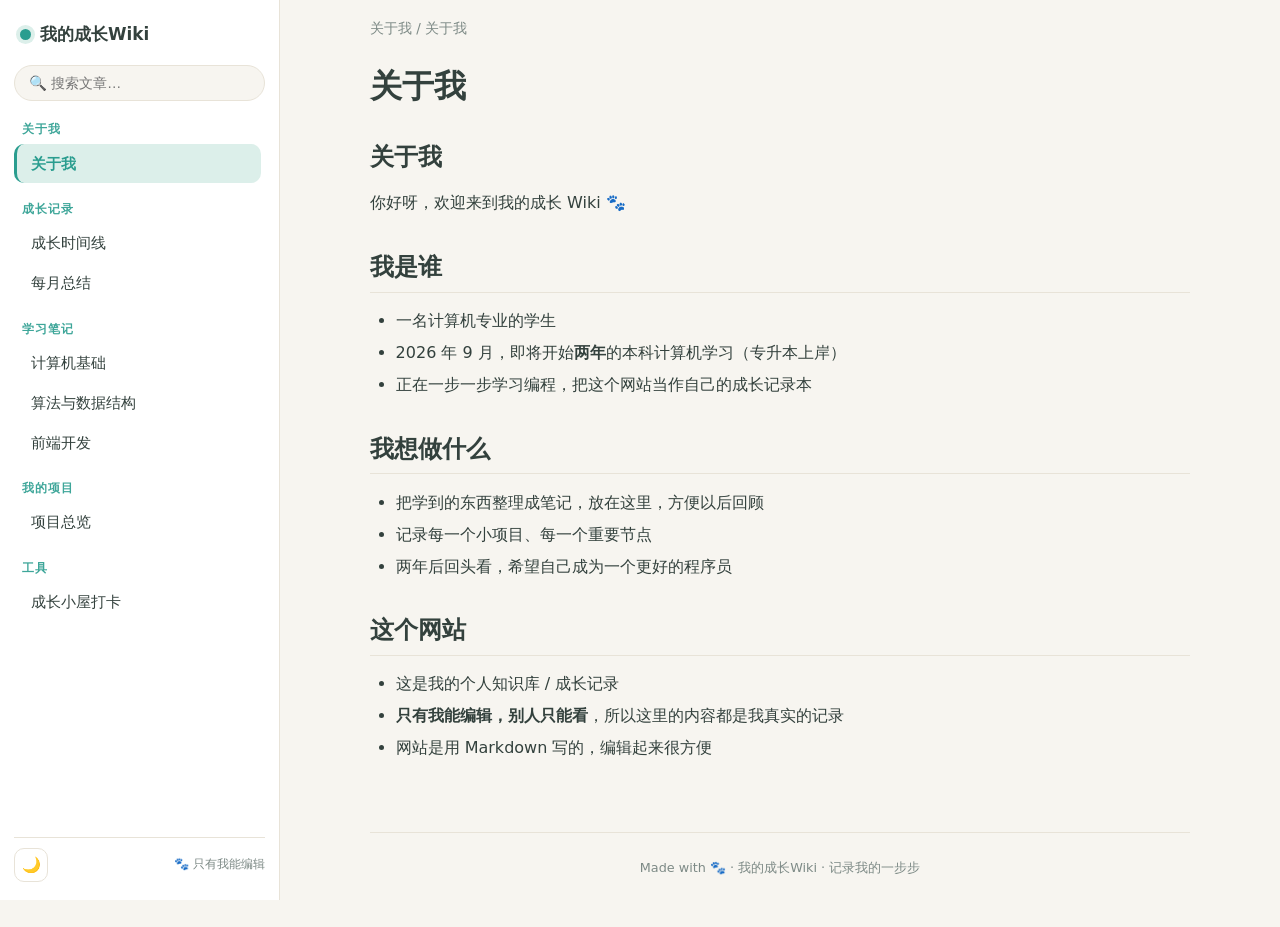
==== index.html @ 598cd0cb "Add files via upload" ====
<!DOCTYPE html>
<html lang="zh-CN" data-theme="light">
<head>
<meta charset="UTF-8">
<meta name="viewport" content="width=device-width, initial-scale=1.0">
<title>我的成长Wiki</title>
<link rel="stylesheet" href="css/style.css">
</head>
<body>
<div class="layout">
  <aside class="sidebar" id="sidebar">
    <div class="brand"><span class="logo-dot"></span><span>我的成长Wiki</span></div>
    <div class="search-box"><input type="text" id="searchInput" placeholder="🔍 搜索文章…"></div>
    <nav class="nav-tree" id="navTree"></nav>
    <div class="sidebar-foot">
      <button class="icon-btn" id="themeBtn" title="切换深色/浅色">🌙</button>
      <span>🐾 只有我能编辑</span>
    </div>
  </aside>
  <div class="mask" id="mask"></div>
  <main class="content">
    <header class="topbar">
      <button class="hamburger" id="hamburger" title="打开目录">☰</button>
      <span class="crumb" id="crumb"></span>
    </header>
    <article class="article" id="article">
      <h1 id="articleTitle"></h1>
      <div id="articleBody" class="markdown-body"></div>
    </article>
    <div class="empty" id="empty" style="display:none">
      <p>还没有文章，先从左侧选一个分类看看吧～</p>
    </div>
    <footer class="content-foot">Made with 🐾 · 我的成长Wiki · 记录我的一步步</footer>
  </main>
</div>
<script src="js/marked.min.js"></script>
<script src="js/app.js"></script>
</body>
</html>
---- css/style.css ----
:root{
  --bg:#f7f5f0; --panel:#ffffff; --ink:#33413d; --muted:#7d8a86;
  --accent:#2a9d8f; --accent-soft:#dcefea; --line:#e8e3d8;
  --code-bg:#f1efe9; --shadow:0 6px 24px rgba(50,72,66,.08); --radius:14px;
}
html[data-theme="dark"]{
  --bg:#1c2422; --panel:#26302d; --ink:#e7eeeb; --muted:#9db0aa;
  --accent:#4ecdc4; --accent-soft:#2c4a45; --line:#394743;
  --code-bg:#202826; --shadow:0 6px 24px rgba(0,0,0,.35);
}
*{box-sizing:border-box;margin:0;padding:0}
html,body{height:100%}
body{font-family:"PingFang SC","Microsoft YaHei","Noto Sans SC",system-ui,-apple-system,sans-serif;background:var(--bg);color:var(--ink);line-height:1.75;transition:background .3s,color .3s}
a{color:var(--accent)}
.layout{display:flex;min-height:100vh}
.sidebar{width:280px;flex-shrink:0;background:var(--panel);border-right:1px solid var(--line);display:flex;flex-direction:column;position:sticky;top:0;height:100vh;padding:18px 14px;gap:14px;z-index:30;transition:transform .25s}
.brand{display:flex;align-items:center;gap:9px;font-weight:800;font-size:1.05rem;padding:2px 6px}
.logo-dot{width:11px;height:11px;border-radius:50%;background:var(--accent);box-shadow:0 0 0 4px var(--accent-soft)}
.search-box input{width:100%;padding:9px 14px;border:1px solid var(--line);border-radius:999px;background:var(--bg);color:var(--ink);font-size:.9rem;outline:none;transition:border .2s}
.search-box input:focus{border-color:var(--accent)}
.nav-tree{flex:1;overflow-y:auto;padding-right:4px;scrollbar-width:thin}
.nav-cat{margin-bottom:12px}
.nav-cat-head{font-size:.72rem;font-weight:700;color:var(--accent);letter-spacing:.1em;padding:4px 8px;text-transform:uppercase;opacity:.9}
.nav-link{display:block;padding:7px 8px 7px 14px;border-radius:10px;color:var(--ink);text-decoration:none;font-size:.92rem;border-left:3px solid transparent;transition:background .15s,color .15s}
.nav-link:hover{background:var(--accent-soft);color:var(--accent)}
.nav-link.active{background:var(--accent-soft);color:var(--accent);font-weight:700;border-left-color:var(--accent)}
.nav-empty{color:var(--muted);font-size:.9rem;padding:12px}
.sidebar-foot{display:flex;align-items:center;justify-content:space-between;font-size:.76rem;color:var(--muted);border-top:1px solid var(--line);padding-top:10px}
.icon-btn{border:1px solid var(--line);background:var(--panel);color:var(--ink);width:34px;height:34px;border-radius:10px;cursor:pointer;font-size:.95rem;transition:transform .15s}
.icon-btn:hover{transform:translateY(-1px)}
.mask{display:none;position:fixed;inset:0;background:rgba(0,0,0,.35);z-index:25}
.mask.show{display:block}
.content{flex:1;min-width:0;padding:0 30px 40px;max-width:880px;margin:0 auto;width:100%}
.topbar{display:flex;align-items:center;gap:10px;height:58px;position:sticky;top:0;background:var(--bg);z-index:10}
.hamburger{display:none;border:none;background:none;font-size:1.4rem;cursor:pointer;color:var(--ink);line-height:1}
.crumb{color:var(--muted);font-size:.85rem;white-space:nowrap;overflow:hidden;text-overflow:ellipsis}
.article{padding:8px 0 30px;animation:fade .25s}
@keyframes fade{from{opacity:0;transform:translateY(6px)}to{opacity:1;transform:none}}
.article>h1{font-size:2rem;margin-bottom:20px;line-height:1.3}
.markdown-body h1,.markdown-body h2,.markdown-body h3,.markdown-body h4{line-height:1.4;margin:1.4em 0 .6em}
.markdown-body h2{border-bottom:1px solid var(--line);padding-bottom:.3em}
.markdown-body p{margin:.6em 0}
.markdown-body ul,.markdown-body ol{margin:.6em 0;padding-left:1.6em}
.markdown-body li{margin:.25em 0}
.markdown-body code{background:var(--code-bg);padding:2px 6px;border-radius:6px;font-family:Consolas,"Courier New",monospace;font-size:.88em}
.markdown-body pre{background:var(--code-bg);padding:14px 16px;border-radius:var(--radius);overflow-x:auto;margin:.9em 0;border:1px solid var(--line)}
.markdown-body pre code{background:none;padding:0}
.markdown-body blockquote{border-left:4px solid var(--accent);background:var(--accent-soft);padding:10px 16px;border-radius:0 var(--radius) var(--radius) 0;margin:.9em 0;color:var(--ink)}
.markdown-body table{border-collapse:collapse;margin:.9em 0;width:100%;font-size:.93rem}
.markdown-body th,.markdown-body td{border:1px solid var(--line);padding:8px 12px;text-align:left}
.markdown-body th{background:var(--accent-soft);color:var(--accent)}
.markdown-body img{max-width:100%;border-radius:10px}
.markdown-body hr{border:none;border-top:1px solid var(--line);margin:1.4em 0}
.markdown-body input[type=checkbox]{accent-color:var(--accent);margin-right:6px}
.markdown-body .task-list-item{list-style:none;margin-left:-1.2em}
.loading,.error{color:var(--muted);padding:20px 0}
.error{color:#c0564f}
.empty{text-align:center;color:var(--muted);padding:80px 0}
.content-foot{color:var(--muted);font-size:.8rem;text-align:center;padding:24px 0 8px;border-top:1px solid var(--line);margin-top:30px}
@media (max-width:760px){
  .sidebar{position:fixed;left:0;top:0;transform:translateX(-100%)}
  .sidebar.open{transform:none;box-shadow:var(--shadow)}
  .hamburger{display:block}
  .content{padding:0 16px 30px}
  .article>h1{font-size:1.6rem}
}
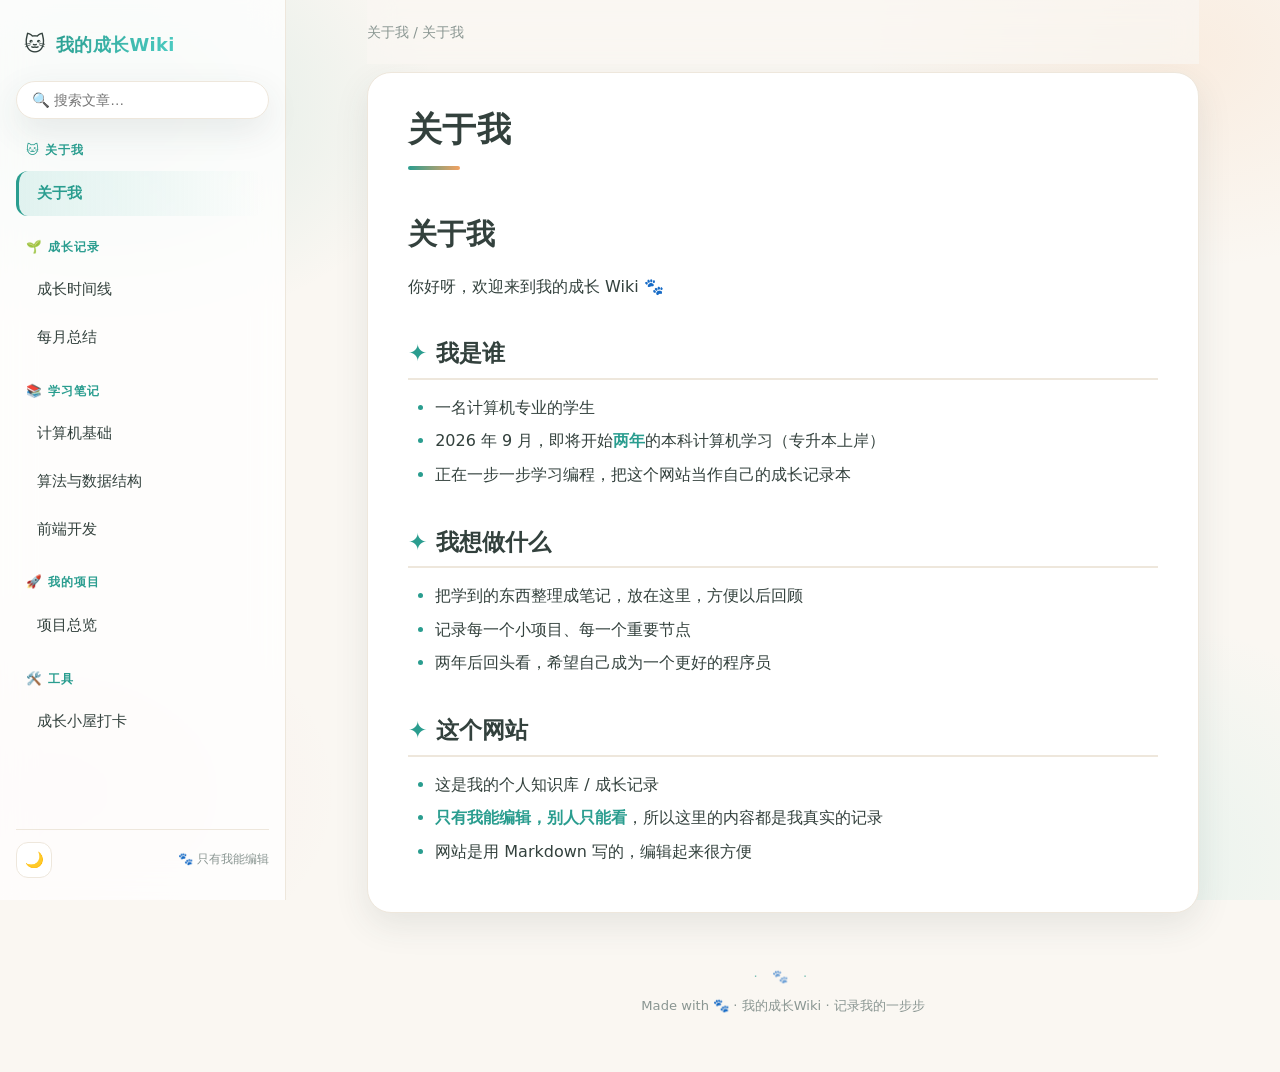
==== commit a3c2523c: "美化页面：精致主题（青绿配色/猫咪元素/渐变背景/新排版）+ 分类表情图标" ====
--- a/index.html
+++ b/index.html
@@ -9,7 +9,7 @@
 <body>
 <div class="layout">
   <aside class="sidebar" id="sidebar">
-    <div class="brand"><span class="logo-dot"></span><span>我的成长Wiki</span></div>
+    <div class="brand"><span class="paw">🐱</span><span class="name">我的成长Wiki</span></div>
     <div class="search-box"><input type="text" id="searchInput" placeholder="🔍 搜索文章…"></div>
     <nav class="nav-tree" id="navTree"></nav>
     <div class="sidebar-foot">
--- a/css/style.css
+++ b/css/style.css
@@ -1,66 +1,115 @@
+/* 🐾 成长Wiki — 精致版主题（lvy-neko 风格） */
 :root{
-  --bg:#f7f5f0; --panel:#ffffff; --ink:#33413d; --muted:#7d8a86;
-  --accent:#2a9d8f; --accent-soft:#dcefea; --line:#e8e3d8;
-  --code-bg:#f1efe9; --shadow:0 6px 24px rgba(50,72,66,.08); --radius:14px;
+  --bg:#faf7f2; --panel:#ffffff; --ink:#33413d; --muted:#8a9692;
+  --accent:#2a9d8f; --accent2:#4ecdc4; --warm:#f4a261; --pink:#e76f8e;
+  --accent-soft:#e0f2ef; --line:#eee7dc; --code-bg:#2d3741; --code-ink:#e8f0ef;
+  --shadow:0 12px 34px rgba(50,72,66,.10); --radius:18px; --radius-lg:24px;
 }
 html[data-theme="dark"]{
-  --bg:#1c2422; --panel:#26302d; --ink:#e7eeeb; --muted:#9db0aa;
-  --accent:#4ecdc4; --accent-soft:#2c4a45; --line:#394743;
-  --code-bg:#202826; --shadow:0 6px 24px rgba(0,0,0,.35);
+  --bg:#161d1b; --panel:#1f2826; --ink:#e6efec; --muted:#93a6a0;
+  --accent:#4ecdc4; --accent2:#35bfab; --warm:#f4a261; --pink:#e76f8e;
+  --accent-soft:#223a36; --line:#2e3b38; --code-bg:#101614; --code-ink:#dcebe7;
+  --shadow:0 12px 34px rgba(0,0,0,.40);
 }
 *{box-sizing:border-box;margin:0;padding:0}
 html,body{height:100%}
-body{font-family:"PingFang SC","Microsoft YaHei","Noto Sans SC",system-ui,-apple-system,sans-serif;background:var(--bg);color:var(--ink);line-height:1.75;transition:background .3s,color .3s}
-a{color:var(--accent)}
+body{
+  font-family:"PingFang SC","Microsoft YaHei","Noto Sans SC",system-ui,-apple-system,sans-serif;
+  background:var(--bg); color:var(--ink); line-height:1.8; transition:background .3s,color .3s;
+  background-image:
+    radial-gradient(560px 380px at 8% 12%, rgba(42,157,143,.14), transparent 60%),
+    radial-gradient(520px 360px at 92% 6%, rgba(244,162,97,.12), transparent 60%),
+    radial-gradient(640px 420px at 82% 96%, rgba(79,209,197,.12), transparent 62%),
+    radial-gradient(480px 340px at 4% 88%, rgba(231,111,142,.08), transparent 60%);
+  background-attachment:fixed;
+}
+a{color:var(--accent);text-decoration:none}
 .layout{display:flex;min-height:100vh}
-.sidebar{width:280px;flex-shrink:0;background:var(--panel);border-right:1px solid var(--line);display:flex;flex-direction:column;position:sticky;top:0;height:100vh;padding:18px 14px;gap:14px;z-index:30;transition:transform .25s}
-.brand{display:flex;align-items:center;gap:9px;font-weight:800;font-size:1.05rem;padding:2px 6px}
-.logo-dot{width:11px;height:11px;border-radius:50%;background:var(--accent);box-shadow:0 0 0 4px var(--accent-soft)}
-.search-box input{width:100%;padding:9px 14px;border:1px solid var(--line);border-radius:999px;background:var(--bg);color:var(--ink);font-size:.9rem;outline:none;transition:border .2s}
-.search-box input:focus{border-color:var(--accent)}
+/* ===== 侧边栏 ===== */
+.sidebar{
+  width:286px;flex-shrink:0;display:flex;flex-direction:column;gap:14px;
+  position:sticky;top:0;height:100vh;padding:22px 16px;z-index:30;
+  background:color-mix(in srgb, var(--panel) 78%, transparent);
+  backdrop-filter:blur(16px);-webkit-backdrop-filter:blur(16px);
+  border-right:1px solid var(--line);
+}
+.brand{display:flex;align-items:center;gap:10px;font-weight:800;font-size:1.12rem;padding:4px 8px;letter-spacing:.02em}
+.brand .paw{font-size:1.3rem}
+.brand .name{background:linear-gradient(120deg,var(--accent),var(--accent2));-webkit-background-clip:text;background-clip:text;-webkit-text-fill-color:transparent}
+.search-box input{
+  width:100%;padding:10px 15px;border:1px solid var(--line);border-radius:999px;
+  background:var(--panel);color:var(--ink);font-size:.9rem;outline:none;
+  transition:box-shadow .2s,border-color .2s;box-shadow:var(--shadow);
+}
+.search-box input:focus{border-color:var(--accent);box-shadow:0 0 0 4px color-mix(in srgb, var(--accent) 18%, transparent)}
 .nav-tree{flex:1;overflow-y:auto;padding-right:4px;scrollbar-width:thin}
-.nav-cat{margin-bottom:12px}
-.nav-cat-head{font-size:.72rem;font-weight:700;color:var(--accent);letter-spacing:.1em;padding:4px 8px;text-transform:uppercase;opacity:.9}
-.nav-link{display:block;padding:7px 8px 7px 14px;border-radius:10px;color:var(--ink);text-decoration:none;font-size:.92rem;border-left:3px solid transparent;transition:background .15s,color .15s}
-.nav-link:hover{background:var(--accent-soft);color:var(--accent)}
-.nav-link.active{background:var(--accent-soft);color:var(--accent);font-weight:700;border-left-color:var(--accent)}
+.nav-tree::-webkit-scrollbar{width:6px}
+.nav-tree::-webkit-scrollbar-thumb{background:var(--line);border-radius:3px}
+.nav-cat{margin-bottom:14px}
+.nav-cat-head{font-size:.78rem;font-weight:800;color:var(--accent);letter-spacing:.08em;padding:6px 10px;text-transform:uppercase}
+.nav-link{
+  display:block;padding:9px 12px 9px 18px;margin:3px 0;border-radius:12px;
+  color:var(--ink);text-decoration:none;font-size:.93rem;font-weight:500;
+  border-left:3px solid transparent;transition:all .18s;
+}
+.nav-link:hover{background:var(--accent-soft);color:var(--accent);transform:translateX(3px)}
+.nav-link.active{
+  background:linear-gradient(90deg,var(--accent-soft),transparent);
+  color:var(--accent);font-weight:700;border-left-color:var(--accent);
+}
 .nav-empty{color:var(--muted);font-size:.9rem;padding:12px}
-.sidebar-foot{display:flex;align-items:center;justify-content:space-between;font-size:.76rem;color:var(--muted);border-top:1px solid var(--line);padding-top:10px}
-.icon-btn{border:1px solid var(--line);background:var(--panel);color:var(--ink);width:34px;height:34px;border-radius:10px;cursor:pointer;font-size:.95rem;transition:transform .15s}
-.icon-btn:hover{transform:translateY(-1px)}
-.mask{display:none;position:fixed;inset:0;background:rgba(0,0,0,.35);z-index:25}
+.sidebar-foot{display:flex;align-items:center;justify-content:space-between;font-size:.76rem;color:var(--muted);border-top:1px solid var(--line);padding-top:12px}
+.icon-btn{border:1px solid var(--line);background:var(--panel);color:var(--ink);width:36px;height:36px;border-radius:12px;cursor:pointer;font-size:.95rem;transition:transform .15s,box-shadow .15s}
+.icon-btn:hover{transform:translateY(-2px);box-shadow:var(--shadow)}
+.mask{display:none;position:fixed;inset:0;background:rgba(0,0,0,.35);z-index:25;backdrop-filter:blur(2px)}
 .mask.show{display:block}
-.content{flex:1;min-width:0;padding:0 30px 40px;max-width:880px;margin:0 auto;width:100%}
-.topbar{display:flex;align-items:center;gap:10px;height:58px;position:sticky;top:0;background:var(--bg);z-index:10}
-.hamburger{display:none;border:none;background:none;font-size:1.4rem;cursor:pointer;color:var(--ink);line-height:1}
+/* ===== 主内容 ===== */
+.content{flex:1;min-width:0;padding:0 34px 48px;max-width:900px;margin:0 auto;width:100%}
+.topbar{display:flex;align-items:center;gap:12px;height:64px;position:sticky;top:0;background:color-mix(in srgb, var(--bg) 70%, transparent);backdrop-filter:blur(12px);z-index:10}
+.hamburger{display:none;border:none;background:none;font-size:1.4rem;cursor:pointer;color:var(--ink)}
 .crumb{color:var(--muted);font-size:.85rem;white-space:nowrap;overflow:hidden;text-overflow:ellipsis}
-.article{padding:8px 0 30px;animation:fade .25s}
-@keyframes fade{from{opacity:0;transform:translateY(6px)}to{opacity:1;transform:none}}
-.article>h1{font-size:2rem;margin-bottom:20px;line-height:1.3}
-.markdown-body h1,.markdown-body h2,.markdown-body h3,.markdown-body h4{line-height:1.4;margin:1.4em 0 .6em}
-.markdown-body h2{border-bottom:1px solid var(--line);padding-bottom:.3em}
-.markdown-body p{margin:.6em 0}
-.markdown-body ul,.markdown-body ol{margin:.6em 0;padding-left:1.6em}
-.markdown-body li{margin:.25em 0}
-.markdown-body code{background:var(--code-bg);padding:2px 6px;border-radius:6px;font-family:Consolas,"Courier New",monospace;font-size:.88em}
-.markdown-body pre{background:var(--code-bg);padding:14px 16px;border-radius:var(--radius);overflow-x:auto;margin:.9em 0;border:1px solid var(--line)}
-.markdown-body pre code{background:none;padding:0}
-.markdown-body blockquote{border-left:4px solid var(--accent);background:var(--accent-soft);padding:10px 16px;border-radius:0 var(--radius) var(--radius) 0;margin:.9em 0;color:var(--ink)}
-.markdown-body table{border-collapse:collapse;margin:.9em 0;width:100%;font-size:.93rem}
-.markdown-body th,.markdown-body td{border:1px solid var(--line);padding:8px 12px;text-align:left}
-.markdown-body th{background:var(--accent-soft);color:var(--accent)}
-.markdown-body img{max-width:100%;border-radius:10px}
-.markdown-body hr{border:none;border-top:1px solid var(--line);margin:1.4em 0}
-.markdown-body input[type=checkbox]{accent-color:var(--accent);margin-right:6px}
-.markdown-body .task-list-item{list-style:none;margin-left:-1.2em}
-.loading,.error{color:var(--muted);padding:20px 0}
-.error{color:#c0564f}
-.empty{text-align:center;color:var(--muted);padding:80px 0}
-.content-foot{color:var(--muted);font-size:.8rem;text-align:center;padding:24px 0 8px;border-top:1px solid var(--line);margin-top:30px}
+.article{
+  background:var(--panel);border:1px solid var(--line);border-radius:var(--radius-lg);
+  padding:34px 40px;margin-top:8px;box-shadow:var(--shadow);animation:fade .3s;
+}
+@keyframes fade{from{opacity:0;transform:translateY(8px)}to{opacity:1;transform:none}}
+.article>h1{font-size:2.1rem;margin-bottom:8px;line-height:1.35;letter-spacing:.01em}
+.article>h1::after{content:"";display:block;width:52px;height:4px;border-radius:2px;margin-top:14px;background:linear-gradient(90deg,var(--accent),var(--warm))}
+.markdown-body h1,.markdown-body h2,.markdown-body h3,.markdown-body h4{line-height:1.45;margin:1.5em 0 .6em}
+.markdown-body h1{font-size:1.8em}
+.markdown-body h2{font-size:1.45em;padding-bottom:.35em;border-bottom:2px solid var(--line)}
+.markdown-body h3{font-size:1.2em}
+.markdown-body h2::before{content:"✦ ";color:var(--accent)}
+.markdown-body p{margin:.7em 0}
+.markdown-body ul,.markdown-body ol{margin:.7em 0;padding-left:1.7em}
+.markdown-body li{margin:.3em 0}
+.markdown-body li::marker{color:var(--accent)}
+.markdown-body strong{color:var(--accent)}
+.markdown-body code{background:var(--accent-soft);color:var(--accent);padding:2px 7px;border-radius:7px;font-family:Consolas,"Courier New",monospace;font-size:.88em}
+.markdown-body pre{background:var(--code-bg);color:var(--code-ink);padding:16px 20px;border-radius:14px;overflow-x:auto;margin:1em 0;box-shadow:inset 0 2px 8px rgba(0,0,0,.25)}
+.markdown-body pre code{background:none;color:inherit;padding:0}
+.markdown-body blockquote{border-left:4px solid var(--accent);background:linear-gradient(90deg,var(--accent-soft),transparent);padding:12px 18px;border-radius:0 14px 14px 0;margin:1em 0}
+.markdown-body table{border-collapse:separate;border-spacing:0;margin:1em 0;width:100%;font-size:.92rem;border:1px solid var(--line);border-radius:12px;overflow:hidden}
+.markdown-body th,.markdown-body td{border-bottom:1px solid var(--line);padding:10px 14px;text-align:left}
+.markdown-body tr:last-child td{border-bottom:none}
+.markdown-body th{background:var(--accent-soft);color:var(--accent);font-weight:700}
+.markdown-body tbody tr:nth-child(even){background:color-mix(in srgb, var(--panel) 90%, var(--accent-soft))}
+.markdown-body img{max-width:100%;border-radius:14px;box-shadow:var(--shadow)}
+.markdown-body hr{border:none;border-top:1px dashed var(--line);margin:1.6em 0}
+.markdown-body input[type=checkbox]{accent-color:var(--accent);width:16px;height:16px;margin-right:8px}
+.markdown-body .task-list-item{list-style:none;margin-left:-1.3em}
+.loading,.error{color:var(--muted);padding:24px 0}
+.error{color:var(--pink)}
+.notice{background:var(--accent-soft);border:1px dashed var(--accent);padding:18px 22px;border-radius:16px;line-height:2;margin-top:6px}
+.empty{text-align:center;color:var(--muted);padding:90px 0;font-size:1.02rem}
+.empty::before{content:"🐾";display:block;font-size:3rem;margin-bottom:10px;opacity:.6}
+.content-foot{color:var(--muted);font-size:.82rem;text-align:center;padding:26px 0 6px;margin-top:26px}
+.content-foot::before{content:"· 🐾 ·";display:block;margin-bottom:6px;letter-spacing:.4em;color:var(--accent);opacity:.6}
 @media (max-width:760px){
-  .sidebar{position:fixed;left:0;top:0;transform:translateX(-100%)}
-  .sidebar.open{transform:none;box-shadow:var(--shadow)}
+  .sidebar{position:fixed;left:0;top:0;transform:translateX(-102%);box-shadow:var(--shadow);transition:transform .25s}
+  .sidebar.open{transform:none}
   .hamburger{display:block}
-  .content{padding:0 16px 30px}
+  .content{padding:0 14px 30px}
+  .article{padding:22px 18px}
   .article>h1{font-size:1.6rem}
 }
